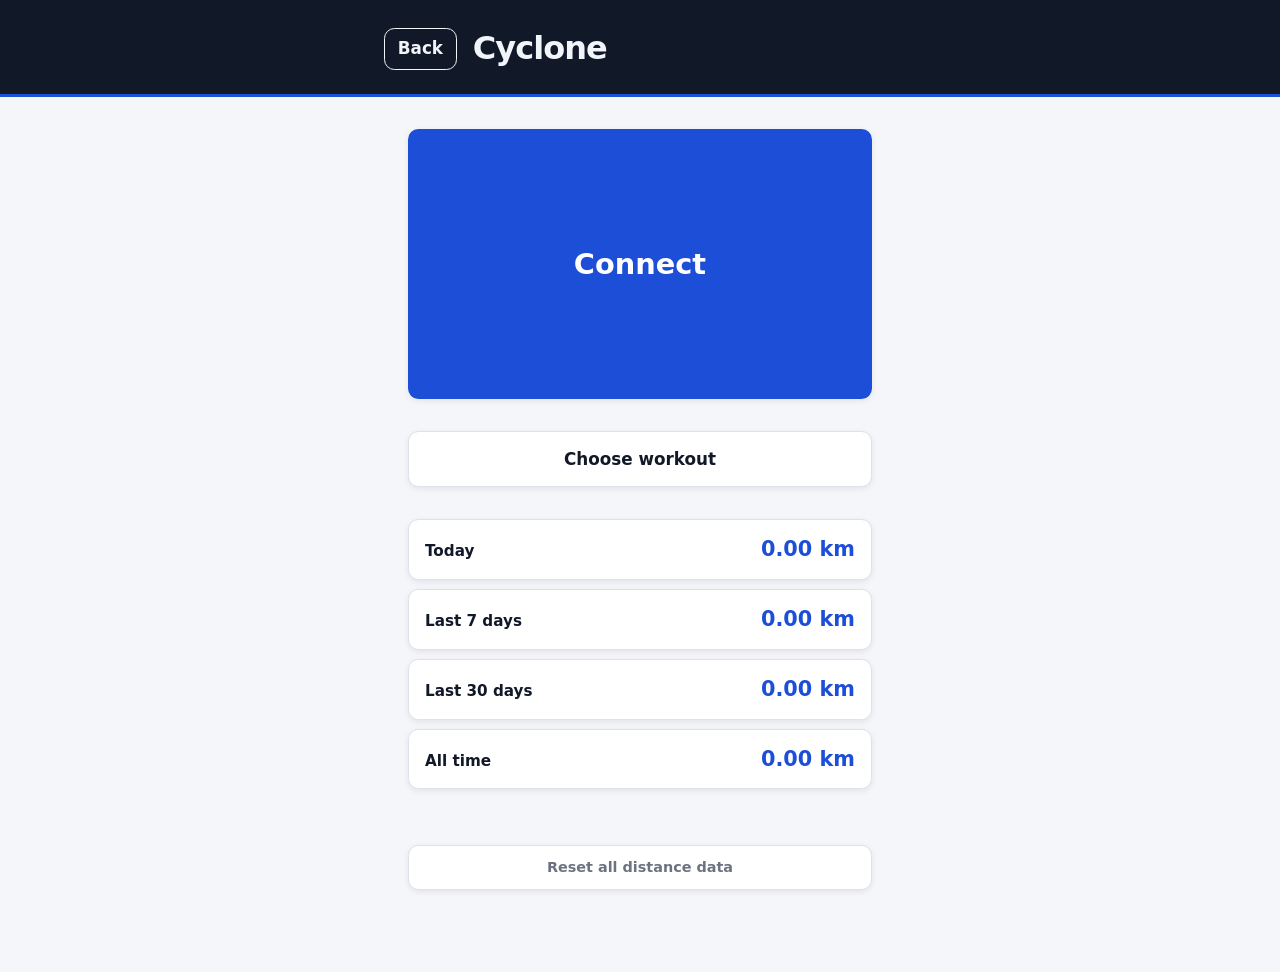
==== cyclone/index.html @ 7753e1c7 "Retain Cyclone bike connection between workouts" ====
<!DOCTYPE html>
<html lang="en">
<head>
<meta charset="utf-8" />
<meta name="viewport" content="width=device-width, initial-scale=1" />
<meta name="color-scheme" content="light dark" />
<title>Cyclone</title>
<style>
  :root {
    --bg:       #f4f6f9;
    --fg:       #111827;
    --muted:    #6b7280;
    --accent:   #1d4ed8;
    --accent-fg:#ffffff;
    --border:   #dde2ea;
    --card:     #ffffff;
    --shadow:   0 2px 6px rgba(0,0,0,.08);
    --focus:    #dc2626;
    --radius:   .65rem;
    --header-bg:#111827;
    --header-fg:#f1f5f9;
    --danger:   #b91c1c;
  }
  @media (prefers-color-scheme: dark) {
    :root {
      --bg:       #0d1117;
      --fg:       #e6edf3;
      --muted:    #8b96a5;
      --accent:   #4493f8;
      --accent-fg:#040d21;
      --border:   #21262d;
      --card:     #161b22;
      --shadow:   0 2px 6px rgba(0,0,0,.45);
      --focus:    #f0b429;
      --header-bg:#010409;
      --header-fg:#e6edf3;
      --danger:   #ef4444;
    }
  }

  * { box-sizing: border-box; }
  body {
    margin: 0;
    background: var(--bg);
    color: var(--fg);
    font-family: system-ui, -apple-system, "Segoe UI", Arial, sans-serif;
    font-size: 1.05rem;
    line-height: 1.65;
  }

  #page-header {
    background: var(--header-bg);
    color: var(--header-fg);
    border-bottom: 3px solid var(--accent);
    padding: 1.4rem 1.5rem 1.2rem;
  }
  #header-inner { max-width: 32rem; margin: 0 auto; display: flex; align-items: center; gap: 1rem; }
  #home-btn {
    min-height: 2.6rem;
    padding: .35rem .8rem;
    border: 1px solid currentColor;
    border-radius: var(--radius);
    background: transparent;
    color: var(--header-fg);
    font: inherit;
    font-weight: 700;
    cursor: pointer;
  }
  h1 {
    font-size: 2rem;
    font-weight: 800;
    letter-spacing: -.03em;
    margin: 0;
    color: var(--header-fg);
  }

  #page-main { max-width: 32rem; margin: 0 auto; padding: 2rem 1.5rem 4rem; }

  /* Big connect/stop button */
  #main-btn {
    font: inherit;
    font-weight: 800;
    font-size: 1.8rem;
    width: 100%;
    min-height: 30vh;
    padding: 1rem 1.5rem;
    border-radius: var(--radius);
    border: none;
    background: var(--accent);
    color: var(--accent-fg);
    box-shadow: var(--shadow);
    cursor: pointer;
    transition: opacity .15s, background .15s;
    margin-bottom: 2rem;
  }
  #main-btn.stop-mode { background: var(--danger); color: #fff; }
  #main-btn:hover:not(:disabled) { opacity: .85; }
  #main-btn:disabled { opacity: .38; cursor: default; }
  :focus-visible { outline: 3px solid var(--focus); outline-offset: 2px; }

  /* Workout audio */
  #audio-controls {
    display: grid;
    grid-template-columns: 1fr;
    gap: .75rem;
    margin-bottom: 2rem;
  }
  #audio-controls button {
    font: inherit;
    font-weight: 700;
    min-height: 3.5rem;
    padding: .7rem 1.2rem;
    border-radius: var(--radius);
    border: 1.5px solid var(--border);
    background: var(--card);
    color: var(--fg);
    box-shadow: var(--shadow);
    cursor: pointer;
  }
  #audio-controls button:hover { opacity: .75; }
  #play-btn {
    background: var(--accent) !important;
    color: var(--accent-fg) !important;
    border-color: var(--accent) !important;
  }
  [hidden] { display: none !important; }

  /* RPM display */
  #rpm-display {
    text-align: center;
    margin: 1rem 0 2rem;
  }
  #rpm-display[hidden] { display: none; }
  #rpm-label {
    font-size: .8rem;
    font-weight: 700;
    text-transform: uppercase;
    letter-spacing: .1em;
    color: var(--muted);
  }
  #rpm-value {
    font-size: 6rem;
    font-weight: 800;
    font-variant-numeric: tabular-nums;
    line-height: 1;
    color: var(--accent);
    letter-spacing: -.04em;
  }

  /* Distance stats */
  #stats { margin: 1.5rem 0; }
  .stat-row {
    display: flex;
    justify-content: space-between;
    align-items: baseline;
    padding: .75rem 1rem;
    background: var(--card);
    border: 1.5px solid var(--border);
    border-radius: var(--radius);
    box-shadow: var(--shadow);
    margin-bottom: .6rem;
  }
  .stat-label { font-weight: 600; font-size: .95rem; }
  .stat-value {
    font-size: 1.3rem;
    font-weight: 800;
    font-variant-numeric: tabular-nums;
    color: var(--accent);
  }

  /* Reset button */
  #reset-btn {
    font: inherit;
    font-weight: 600;
    font-size: .9rem;
    min-height: 2.8rem;
    padding: .55rem 1.2rem;
    border-radius: var(--radius);
    border: 1.5px solid var(--border);
    background: var(--card);
    color: var(--muted);
    box-shadow: var(--shadow);
    cursor: pointer;
    margin-top: 2rem;
    width: 100%;
    transition: opacity .15s;
  }
  #reset-btn:hover { opacity: .75; }

  .vh { position: absolute; width: 1px; height: 1px; overflow: hidden; clip: rect(0 0 0 0); white-space: nowrap; }
</style>
</head>
<body>
<div id="page-header">
  <div id="header-inner">
    <button id="home-btn" type="button">Back</button>
    <h1>Cyclone</h1>
  </div>
</div>

<div id="page-main">
  <button id="main-btn">Connect</button>

  <div id="audio-controls">
    <button id="choose-audio-btn" type="button">Choose workout</button>
    <input id="audio-file" type="file" accept="audio/mpeg,.mp3" hidden />
    <button id="play-btn" type="button" hidden>Play</button>
    <audio id="workout-audio" preload="metadata"></audio>
  </div>

  <div id="rpm-display" hidden>
    <div id="rpm-label">Cadence (RPM)</div>
    <div id="rpm-value">0</div>
  </div>

  <div id="stats">
    <div class="stat-row">
      <span class="stat-label">Today</span>
      <span class="stat-value" id="stat-today">0.00 km</span>
    </div>
    <div class="stat-row">
      <span class="stat-label">Last 7 days</span>
      <span class="stat-value" id="stat-week">0.00 km</span>
    </div>
    <div class="stat-row">
      <span class="stat-label">Last 30 days</span>
      <span class="stat-value" id="stat-month">0.00 km</span>
    </div>
    <div class="stat-row">
      <span class="stat-label">All time</span>
      <span class="stat-value" id="stat-alltime">0.00 km</span>
    </div>
  </div>

  <button id="reset-btn">Reset all distance data</button>
</div>

<p id="spoken" class="vh" aria-live="assertive" aria-atomic="true"></p>

<script>
"use strict";
const FTMS = 0x1826, IBD = 0x2ad2;
const DISTANCE_KEY = "cyclone-typhoon-distances-v1";
const DISTANCE_MIGRATION_KEY = "cyclone-typhoon-distances-migrated-v1";
const $ = id => document.getElementById(id);

let device = null, char = null;
let connected = false;
let sessionActive = false;
let sessionDistanceM = 0;
let lastT = null;
let lastRawDistanceM = null;
let latestSpeed_kmh = 0;
let speakTimer = null;
let wakeLock = null;
let audioUrl = null;

async function acquireWakeLock() {
  if (!navigator.wakeLock) return;
  try { wakeLock = await navigator.wakeLock.request("screen"); } catch (e) {}
}
function releaseWakeLock() {
  if (wakeLock) { wakeLock.release(); wakeLock = null; }
}
// Re-acquire if the page becomes visible again (lock is dropped on page hide)
document.addEventListener("visibilitychange", () => {
  if (sessionActive && document.visibilityState === "visible") acquireWakeLock();
});

function speak(text) {
  if (!text) return;
  const r = $("spoken");
  r.textContent = "";
  requestAnimationFrame(() => {
    r.textContent = text;
    // Clear after VoiceOver has had time to read it so it doesn't repeat on swipe
    clearTimeout(speakTimer);
    speakTimer = setTimeout(() => { r.textContent = ""; }, 6000);
  });
}

let lastBand = null;
function updateRpm(cadenceRpm) {
  const band = Math.round(cadenceRpm / 5) * 5;
  $("rpm-value").textContent = band;
  if (band !== lastBand) {
    lastBand = band;
    speak(`${band}`);
  }
}

function todayStr() { return new Date().toISOString().slice(0, 10); }

function parseStoredArray(key) {
  try {
    const value = JSON.parse(localStorage.getItem(key) || "[]");
    return Array.isArray(value) ? value : [];
  } catch (e) { return []; }
}

function migrateDistanceHistory() {
  try {
    if (localStorage.getItem(DISTANCE_MIGRATION_KEY) === "1") return;
    const ledger = [];
    for (const [index, session] of parseStoredArray("cyclone-sessions").entries()) {
      const km = Number(session.km);
      if (km > 0 && /^\d{4}-\d{2}-\d{2}$/.test(session.date || "")) {
        ledger.push({ id: `cyclone-legacy-${index}`, source: "cyclone", endedAt: `${session.date}T12:00:00.000Z`, km });
      }
    }
    for (const [index, session] of parseStoredArray("typhoon-sessions-v1").entries()) {
      const km = Number(session.distanceKm);
      const endedAt = session.endedAt || "";
      if (session.completed && km > 0 && Number.isFinite(Date.parse(endedAt))) {
        ledger.push({ id: `typhoon-${session.id || index}`, source: "typhoon", endedAt, km });
      }
    }
    localStorage.setItem(DISTANCE_KEY, JSON.stringify(ledger));
    localStorage.setItem(DISTANCE_MIGRATION_KEY, "1");
  } catch (e) {}
}

function loadDistanceLedger() {
  migrateDistanceHistory();
  return parseStoredArray(DISTANCE_KEY);
}

function saveDistanceLedger(ledger) {
  try { localStorage.setItem(DISTANCE_KEY, JSON.stringify(ledger)); } catch (e) {}
}

function recordDistance(km) {
  if (!(km > 0)) return;
  const ledger = loadDistanceLedger();
  ledger.push({ id: `cyclone-${Date.now()}-${Math.random().toString(16).slice(2)}`, source: "cyclone", endedAt: new Date().toISOString(), km: Number(km.toFixed(3)) });
  saveDistanceLedger(ledger);
}

function recordSession(km) {
  recordDistance(km);
}

function computeStats() {
  const sessions = loadDistanceLedger();
  const now = Date.now();
  const today = todayStr();
  const weekStart = now - 7 * 24 * 60 * 60 * 1000;
  const monthStart = now - 30 * 24 * 60 * 60 * 1000;
  let todayKm = 0, weekKm = 0, monthKm = 0, allKm = 0;
  for (const s of sessions) {
    const km = Number(s.km) || 0;
    const time = Date.parse(s.endedAt);
    allKm += km;
    if (Number.isFinite(time) && new Date(time).toISOString().slice(0, 10) === today) todayKm += km;
    if (Number.isFinite(time) && time >= weekStart) weekKm += km;
    if (Number.isFinite(time) && time >= monthStart) monthKm += km;
  }
  return { todayKm, weekKm, monthKm, allKm };
}

function renderStats() {
  const { todayKm, weekKm, monthKm, allKm } = computeStats();
  $("stat-today").textContent   = `${todayKm.toFixed(2)} km`;
  $("stat-week").textContent    = `${weekKm.toFixed(2)} km`;
  $("stat-month").textContent   = `${monthKm.toFixed(2)} km`;
  $("stat-alltime").textContent = `${allKm.toFixed(2)} km`;
}

function parseBike(dv) {
  const flags = dv.getUint16(0, true); let o = 2; const out = {};
  const u16 = () => { const v = dv.getUint16(o, true); o += 2; return v; };
  const s16 = () => { const v = dv.getInt16(o, true); o += 2; return v; };
  const u24 = () => { const a = dv.getUint8(o), b = dv.getUint8(o+1), c = dv.getUint8(o+2); o += 3; return a|(b<<8)|(c<<16); };
  const u8  = () => { const v = dv.getUint8(o); o += 1; return v; };
  if (!(flags & 1))  out.speed_kmh   = u16() / 100;
  if (flags & 2)     u16();
  if (flags & 4)     out.cadence_rpm = u16() / 2;
  if (flags & 8)     u16();
  if (flags & 16)    out.distance_m  = u24();
  if (flags & 32)    s16();
  if (flags & 64)    out.power_w     = s16();
  if (flags & 128)   s16();
  if (flags & 256)   u16();
  if (flags & 512)   u8();
  return out;
}

function onData(e) {
  const m = parseBike(e.target.value);
  const now = performance.now() / 1000;
  if ("speed_kmh" in m) latestSpeed_kmh = m.speed_kmh;
  if (sessionActive && "cadence_rpm" in m) updateRpm(m.cadence_rpm);
  if ("distance_m" in m) {
    if (sessionActive && lastRawDistanceM !== null) {
      const delta = m.distance_m - lastRawDistanceM;
      if (delta >= 0) sessionDistanceM += delta;
    }
    lastRawDistanceM = m.distance_m;
  } else if (sessionActive) {
    const dt = lastT === null ? 0 : (now - lastT);
    if (dt > 0 && dt < 5) sessionDistanceM += (latestSpeed_kmh * 1000 / 3600) * dt;
  }
  lastT = now;
}

function setSessionUI() {
  sessionActive = true;
  acquireWakeLock();
  const btn = $("main-btn");
  btn.textContent = "Stop";
  btn.classList.add("stop-mode");
  btn.disabled = false;
  $("rpm-display").hidden = false;
  lastBand = null;
  $("rpm-value").textContent = "0";
}

function setReadyUI() {
  sessionActive = false;
  releaseWakeLock();
  const btn = $("main-btn");
  btn.textContent = "Start";
  btn.classList.remove("stop-mode");
  btn.disabled = false;
  $("rpm-display").hidden = true;
}

function setDisconnectedUI() {
  connected = false;
  sessionActive = false;
  releaseWakeLock();
  const btn = $("main-btn");
  btn.textContent = "Connect";
  btn.classList.remove("stop-mode");
  btn.disabled = false;
  $("rpm-display").hidden = true;
}

function endSession() {
  const km = sessionDistanceM / 1000;
  recordSession(km);
  renderStats();
  speak(`Today: ${km.toFixed(2)} kilometres`);
}

function startSession() {
  if (!connected || !device || !device.gatt || !device.gatt.connected) {
    setDisconnectedUI();
    return;
  }
  sessionDistanceM = 0;
  lastT = null;
  lastRawDistanceM = null;
  latestSpeed_kmh = 0;
  setSessionUI();
}

async function connect() {
  if (!navigator.bluetooth) return;
  try {
    $("main-btn").disabled = true;
    const savedName = localStorage.getItem("cyclone-device-name");
    const filters = savedName
      ? [{ name: savedName }, { services: [FTMS] }, { namePrefix: "Sport01" }]
      : [{ services: [FTMS] }, { namePrefix: "Sport01" }];
    device = await navigator.bluetooth.requestDevice({ filters, optionalServices: [FTMS] });
    localStorage.setItem("cyclone-device-name", device.name || "");
    device.addEventListener("gattserverdisconnected", onUnexpectedDisconnect);
    const server = await device.gatt.connect();
    const svc    = await server.getPrimaryService(FTMS);
    char         = await svc.getCharacteristic(IBD);
    await char.startNotifications();
    char.addEventListener("characteristicvaluechanged", onData);
    connected = true;
    startSession();
  } catch (err) {
    connected = false;
    $("main-btn").disabled = false;
  }
}

function stop() {
  if (!sessionActive) return;
  endSession();
  if (device && device.gatt && device.gatt.connected) setReadyUI();
  else setDisconnectedUI();
}

function onUnexpectedDisconnect() {
  if (sessionActive) endSession();
  device = null;
  char = null;
  setDisconnectedUI();
}

function leaveCyclone() {
  if (sessionActive) endSession();
  if (device) device.removeEventListener("gattserverdisconnected", onUnexpectedDisconnect);
  if (device && device.gatt && device.gatt.connected) device.gatt.disconnect();
  device = null;
  char = null;
  setDisconnectedUI();
  location.href = "../";
}

function resetData() {
  localStorage.removeItem("cyclone-sessions");
  saveDistanceLedger([]);
  localStorage.setItem(DISTANCE_MIGRATION_KEY, "1");
  renderStats();
  speak("All distance data cleared.");
}

function chooseWorkout() {
  $("audio-file").click();
}

function loadWorkout(e) {
  const file = e.target.files && e.target.files[0];
  if (!file) return;

  const audio = $("workout-audio");
  audio.pause();
  if (audioUrl) URL.revokeObjectURL(audioUrl);
  audioUrl = URL.createObjectURL(file);
  audio.src = audioUrl;
  audio.load();

  const playBtn = $("play-btn");
  playBtn.textContent = "Play";
  playBtn.hidden = false;
  playBtn.setAttribute("aria-label", `Play ${workoutName(file)}`);
}

function workoutName(file) {
  return file.name.replace(/\.mp3$/i, "");
}

async function togglePlayback() {
  const audio = $("workout-audio");
  const playBtn = $("play-btn");
  if (audio.paused) {
    try { await audio.play(); } catch (e) {}
  } else {
    audio.pause();
  }
}

function updatePlaybackButton() {
  const audio = $("workout-audio");
  const playBtn = $("play-btn");
  const file = $("audio-file").files && $("audio-file").files[0];
  const action = audio.paused ? "Play" : "Pause";
  playBtn.textContent = action;
  playBtn.setAttribute("aria-label", file ? `${action} ${workoutName(file)}` : action);
}

$("main-btn").addEventListener("click", () => {
  if (sessionActive) stop();
  else if (connected) startSession();
  else connect();
});
$("home-btn").addEventListener("click", leaveCyclone);
$("reset-btn").addEventListener("click", resetData);
$("choose-audio-btn").addEventListener("click", chooseWorkout);
$("audio-file").addEventListener("change", loadWorkout);
$("play-btn").addEventListener("click", togglePlayback);
$("workout-audio").addEventListener("play", updatePlaybackButton);
$("workout-audio").addEventListener("pause", updatePlaybackButton);
$("workout-audio").addEventListener("ended", updatePlaybackButton);
renderStats();
</script>
</body>
</html>
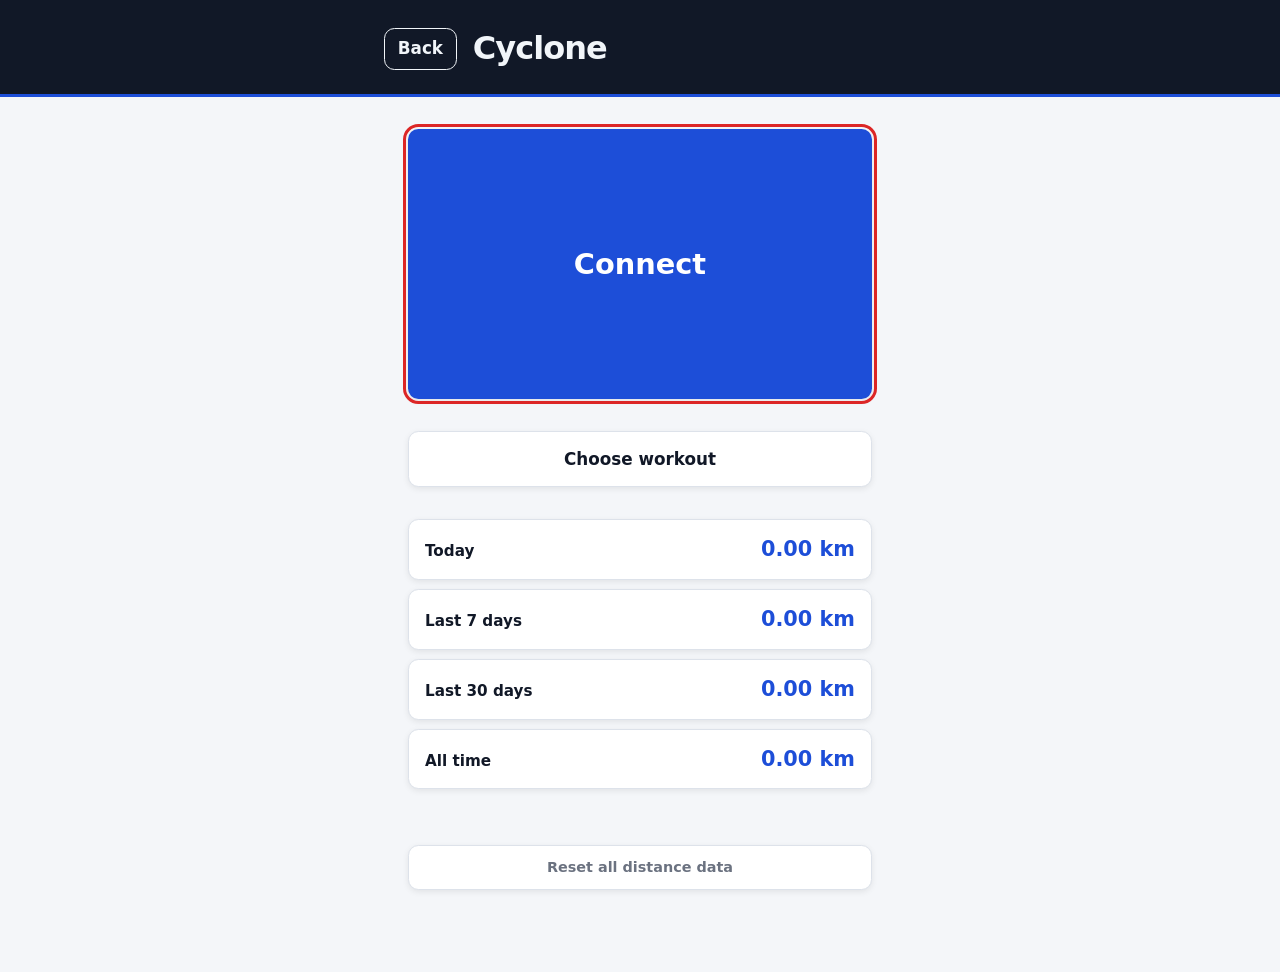
==== commit 0cd1d95d: "Combine workout sections with one persistent Bluetooth connection" ====
--- a/cyclone/index.html
+++ b/cyclone/index.html
@@ -1,574 +1,7 @@
 <!DOCTYPE html>
-<html lang="en">
-<head>
-<meta charset="utf-8" />
+<html lang="en"><head><meta charset="utf-8" />
 <meta name="viewport" content="width=device-width, initial-scale=1" />
-<meta name="color-scheme" content="light dark" />
 <title>Cyclone</title>
-<style>
-  :root {
-    --bg:       #f4f6f9;
-    --fg:       #111827;
-    --muted:    #6b7280;
-    --accent:   #1d4ed8;
-    --accent-fg:#ffffff;
-    --border:   #dde2ea;
-    --card:     #ffffff;
-    --shadow:   0 2px 6px rgba(0,0,0,.08);
-    --focus:    #dc2626;
-    --radius:   .65rem;
-    --header-bg:#111827;
-    --header-fg:#f1f5f9;
-    --danger:   #b91c1c;
-  }
-  @media (prefers-color-scheme: dark) {
-    :root {
-      --bg:       #0d1117;
-      --fg:       #e6edf3;
-      --muted:    #8b96a5;
-      --accent:   #4493f8;
-      --accent-fg:#040d21;
-      --border:   #21262d;
-      --card:     #161b22;
-      --shadow:   0 2px 6px rgba(0,0,0,.45);
-      --focus:    #f0b429;
-      --header-bg:#010409;
-      --header-fg:#e6edf3;
-      --danger:   #ef4444;
-    }
-  }
-
-  * { box-sizing: border-box; }
-  body {
-    margin: 0;
-    background: var(--bg);
-    color: var(--fg);
-    font-family: system-ui, -apple-system, "Segoe UI", Arial, sans-serif;
-    font-size: 1.05rem;
-    line-height: 1.65;
-  }
-
-  #page-header {
-    background: var(--header-bg);
-    color: var(--header-fg);
-    border-bottom: 3px solid var(--accent);
-    padding: 1.4rem 1.5rem 1.2rem;
-  }
-  #header-inner { max-width: 32rem; margin: 0 auto; display: flex; align-items: center; gap: 1rem; }
-  #home-btn {
-    min-height: 2.6rem;
-    padding: .35rem .8rem;
-    border: 1px solid currentColor;
-    border-radius: var(--radius);
-    background: transparent;
-    color: var(--header-fg);
-    font: inherit;
-    font-weight: 700;
-    cursor: pointer;
-  }
-  h1 {
-    font-size: 2rem;
-    font-weight: 800;
-    letter-spacing: -.03em;
-    margin: 0;
-    color: var(--header-fg);
-  }
-
-  #page-main { max-width: 32rem; margin: 0 auto; padding: 2rem 1.5rem 4rem; }
-
-  /* Big connect/stop button */
-  #main-btn {
-    font: inherit;
-    font-weight: 800;
-    font-size: 1.8rem;
-    width: 100%;
-    min-height: 30vh;
-    padding: 1rem 1.5rem;
-    border-radius: var(--radius);
-    border: none;
-    background: var(--accent);
-    color: var(--accent-fg);
-    box-shadow: var(--shadow);
-    cursor: pointer;
-    transition: opacity .15s, background .15s;
-    margin-bottom: 2rem;
-  }
-  #main-btn.stop-mode { background: var(--danger); color: #fff; }
-  #main-btn:hover:not(:disabled) { opacity: .85; }
-  #main-btn:disabled { opacity: .38; cursor: default; }
-  :focus-visible { outline: 3px solid var(--focus); outline-offset: 2px; }
-
-  /* Workout audio */
-  #audio-controls {
-    display: grid;
-    grid-template-columns: 1fr;
-    gap: .75rem;
-    margin-bottom: 2rem;
-  }
-  #audio-controls button {
-    font: inherit;
-    font-weight: 700;
-    min-height: 3.5rem;
-    padding: .7rem 1.2rem;
-    border-radius: var(--radius);
-    border: 1.5px solid var(--border);
-    background: var(--card);
-    color: var(--fg);
-    box-shadow: var(--shadow);
-    cursor: pointer;
-  }
-  #audio-controls button:hover { opacity: .75; }
-  #play-btn {
-    background: var(--accent) !important;
-    color: var(--accent-fg) !important;
-    border-color: var(--accent) !important;
-  }
-  [hidden] { display: none !important; }
-
-  /* RPM display */
-  #rpm-display {
-    text-align: center;
-    margin: 1rem 0 2rem;
-  }
-  #rpm-display[hidden] { display: none; }
-  #rpm-label {
-    font-size: .8rem;
-    font-weight: 700;
-    text-transform: uppercase;
-    letter-spacing: .1em;
-    color: var(--muted);
-  }
-  #rpm-value {
-    font-size: 6rem;
-    font-weight: 800;
-    font-variant-numeric: tabular-nums;
-    line-height: 1;
-    color: var(--accent);
-    letter-spacing: -.04em;
-  }
-
-  /* Distance stats */
-  #stats { margin: 1.5rem 0; }
-  .stat-row {
-    display: flex;
-    justify-content: space-between;
-    align-items: baseline;
-    padding: .75rem 1rem;
-    background: var(--card);
-    border: 1.5px solid var(--border);
-    border-radius: var(--radius);
-    box-shadow: var(--shadow);
-    margin-bottom: .6rem;
-  }
-  .stat-label { font-weight: 600; font-size: .95rem; }
-  .stat-value {
-    font-size: 1.3rem;
-    font-weight: 800;
-    font-variant-numeric: tabular-nums;
-    color: var(--accent);
-  }
-
-  /* Reset button */
-  #reset-btn {
-    font: inherit;
-    font-weight: 600;
-    font-size: .9rem;
-    min-height: 2.8rem;
-    padding: .55rem 1.2rem;
-    border-radius: var(--radius);
-    border: 1.5px solid var(--border);
-    background: var(--card);
-    color: var(--muted);
-    box-shadow: var(--shadow);
-    cursor: pointer;
-    margin-top: 2rem;
-    width: 100%;
-    transition: opacity .15s;
-  }
-  #reset-btn:hover { opacity: .75; }
-
-  .vh { position: absolute; width: 1px; height: 1px; overflow: hidden; clip: rect(0 0 0 0); white-space: nowrap; }
-</style>
-</head>
-<body>
-<div id="page-header">
-  <div id="header-inner">
-    <button id="home-btn" type="button">Back</button>
-    <h1>Cyclone</h1>
-  </div>
-</div>
-
-<div id="page-main">
-  <button id="main-btn">Connect</button>
-
-  <div id="audio-controls">
-    <button id="choose-audio-btn" type="button">Choose workout</button>
-    <input id="audio-file" type="file" accept="audio/mpeg,.mp3" hidden />
-    <button id="play-btn" type="button" hidden>Play</button>
-    <audio id="workout-audio" preload="metadata"></audio>
-  </div>
-
-  <div id="rpm-display" hidden>
-    <div id="rpm-label">Cadence (RPM)</div>
-    <div id="rpm-value">0</div>
-  </div>
-
-  <div id="stats">
-    <div class="stat-row">
-      <span class="stat-label">Today</span>
-      <span class="stat-value" id="stat-today">0.00 km</span>
-    </div>
-    <div class="stat-row">
-      <span class="stat-label">Last 7 days</span>
-      <span class="stat-value" id="stat-week">0.00 km</span>
-    </div>
-    <div class="stat-row">
-      <span class="stat-label">Last 30 days</span>
-      <span class="stat-value" id="stat-month">0.00 km</span>
-    </div>
-    <div class="stat-row">
-      <span class="stat-label">All time</span>
-      <span class="stat-value" id="stat-alltime">0.00 km</span>
-    </div>
-  </div>
-
-  <button id="reset-btn">Reset all distance data</button>
-</div>
-
-<p id="spoken" class="vh" aria-live="assertive" aria-atomic="true"></p>
-
-<script>
-"use strict";
-const FTMS = 0x1826, IBD = 0x2ad2;
-const DISTANCE_KEY = "cyclone-typhoon-distances-v1";
-const DISTANCE_MIGRATION_KEY = "cyclone-typhoon-distances-migrated-v1";
-const $ = id => document.getElementById(id);
-
-let device = null, char = null;
-let connected = false;
-let sessionActive = false;
-let sessionDistanceM = 0;
-let lastT = null;
-let lastRawDistanceM = null;
-let latestSpeed_kmh = 0;
-let speakTimer = null;
-let wakeLock = null;
-let audioUrl = null;
-
-async function acquireWakeLock() {
-  if (!navigator.wakeLock) return;
-  try { wakeLock = await navigator.wakeLock.request("screen"); } catch (e) {}
-}
-function releaseWakeLock() {
-  if (wakeLock) { wakeLock.release(); wakeLock = null; }
-}
-// Re-acquire if the page becomes visible again (lock is dropped on page hide)
-document.addEventListener("visibilitychange", () => {
-  if (sessionActive && document.visibilityState === "visible") acquireWakeLock();
-});
-
-function speak(text) {
-  if (!text) return;
-  const r = $("spoken");
-  r.textContent = "";
-  requestAnimationFrame(() => {
-    r.textContent = text;
-    // Clear after VoiceOver has had time to read it so it doesn't repeat on swipe
-    clearTimeout(speakTimer);
-    speakTimer = setTimeout(() => { r.textContent = ""; }, 6000);
-  });
-}
-
-let lastBand = null;
-function updateRpm(cadenceRpm) {
-  const band = Math.round(cadenceRpm / 5) * 5;
-  $("rpm-value").textContent = band;
-  if (band !== lastBand) {
-    lastBand = band;
-    speak(`${band}`);
-  }
-}
-
-function todayStr() { return new Date().toISOString().slice(0, 10); }
-
-function parseStoredArray(key) {
-  try {
-    const value = JSON.parse(localStorage.getItem(key) || "[]");
-    return Array.isArray(value) ? value : [];
-  } catch (e) { return []; }
-}
-
-function migrateDistanceHistory() {
-  try {
-    if (localStorage.getItem(DISTANCE_MIGRATION_KEY) === "1") return;
-    const ledger = [];
-    for (const [index, session] of parseStoredArray("cyclone-sessions").entries()) {
-      const km = Number(session.km);
-      if (km > 0 && /^\d{4}-\d{2}-\d{2}$/.test(session.date || "")) {
-        ledger.push({ id: `cyclone-legacy-${index}`, source: "cyclone", endedAt: `${session.date}T12:00:00.000Z`, km });
-      }
-    }
-    for (const [index, session] of parseStoredArray("typhoon-sessions-v1").entries()) {
-      const km = Number(session.distanceKm);
-      const endedAt = session.endedAt || "";
-      if (session.completed && km > 0 && Number.isFinite(Date.parse(endedAt))) {
-        ledger.push({ id: `typhoon-${session.id || index}`, source: "typhoon", endedAt, km });
-      }
-    }
-    localStorage.setItem(DISTANCE_KEY, JSON.stringify(ledger));
-    localStorage.setItem(DISTANCE_MIGRATION_KEY, "1");
-  } catch (e) {}
-}
-
-function loadDistanceLedger() {
-  migrateDistanceHistory();
-  return parseStoredArray(DISTANCE_KEY);
-}
-
-function saveDistanceLedger(ledger) {
-  try { localStorage.setItem(DISTANCE_KEY, JSON.stringify(ledger)); } catch (e) {}
-}
-
-function recordDistance(km) {
-  if (!(km > 0)) return;
-  const ledger = loadDistanceLedger();
-  ledger.push({ id: `cyclone-${Date.now()}-${Math.random().toString(16).slice(2)}`, source: "cyclone", endedAt: new Date().toISOString(), km: Number(km.toFixed(3)) });
-  saveDistanceLedger(ledger);
-}
-
-function recordSession(km) {
-  recordDistance(km);
-}
-
-function computeStats() {
-  const sessions = loadDistanceLedger();
-  const now = Date.now();
-  const today = todayStr();
-  const weekStart = now - 7 * 24 * 60 * 60 * 1000;
-  const monthStart = now - 30 * 24 * 60 * 60 * 1000;
-  let todayKm = 0, weekKm = 0, monthKm = 0, allKm = 0;
-  for (const s of sessions) {
-    const km = Number(s.km) || 0;
-    const time = Date.parse(s.endedAt);
-    allKm += km;
-    if (Number.isFinite(time) && new Date(time).toISOString().slice(0, 10) === today) todayKm += km;
-    if (Number.isFinite(time) && time >= weekStart) weekKm += km;
-    if (Number.isFinite(time) && time >= monthStart) monthKm += km;
-  }
-  return { todayKm, weekKm, monthKm, allKm };
-}
-
-function renderStats() {
-  const { todayKm, weekKm, monthKm, allKm } = computeStats();
-  $("stat-today").textContent   = `${todayKm.toFixed(2)} km`;
-  $("stat-week").textContent    = `${weekKm.toFixed(2)} km`;
-  $("stat-month").textContent   = `${monthKm.toFixed(2)} km`;
-  $("stat-alltime").textContent = `${allKm.toFixed(2)} km`;
-}
-
-function parseBike(dv) {
-  const flags = dv.getUint16(0, true); let o = 2; const out = {};
-  const u16 = () => { const v = dv.getUint16(o, true); o += 2; return v; };
-  const s16 = () => { const v = dv.getInt16(o, true); o += 2; return v; };
-  const u24 = () => { const a = dv.getUint8(o), b = dv.getUint8(o+1), c = dv.getUint8(o+2); o += 3; return a|(b<<8)|(c<<16); };
-  const u8  = () => { const v = dv.getUint8(o); o += 1; return v; };
-  if (!(flags & 1))  out.speed_kmh   = u16() / 100;
-  if (flags & 2)     u16();
-  if (flags & 4)     out.cadence_rpm = u16() / 2;
-  if (flags & 8)     u16();
-  if (flags & 16)    out.distance_m  = u24();
-  if (flags & 32)    s16();
-  if (flags & 64)    out.power_w     = s16();
-  if (flags & 128)   s16();
-  if (flags & 256)   u16();
-  if (flags & 512)   u8();
-  return out;
-}
-
-function onData(e) {
-  const m = parseBike(e.target.value);
-  const now = performance.now() / 1000;
-  if ("speed_kmh" in m) latestSpeed_kmh = m.speed_kmh;
-  if (sessionActive && "cadence_rpm" in m) updateRpm(m.cadence_rpm);
-  if ("distance_m" in m) {
-    if (sessionActive && lastRawDistanceM !== null) {
-      const delta = m.distance_m - lastRawDistanceM;
-      if (delta >= 0) sessionDistanceM += delta;
-    }
-    lastRawDistanceM = m.distance_m;
-  } else if (sessionActive) {
-    const dt = lastT === null ? 0 : (now - lastT);
-    if (dt > 0 && dt < 5) sessionDistanceM += (latestSpeed_kmh * 1000 / 3600) * dt;
-  }
-  lastT = now;
-}
-
-function setSessionUI() {
-  sessionActive = true;
-  acquireWakeLock();
-  const btn = $("main-btn");
-  btn.textContent = "Stop";
-  btn.classList.add("stop-mode");
-  btn.disabled = false;
-  $("rpm-display").hidden = false;
-  lastBand = null;
-  $("rpm-value").textContent = "0";
-}
-
-function setReadyUI() {
-  sessionActive = false;
-  releaseWakeLock();
-  const btn = $("main-btn");
-  btn.textContent = "Start";
-  btn.classList.remove("stop-mode");
-  btn.disabled = false;
-  $("rpm-display").hidden = true;
-}
-
-function setDisconnectedUI() {
-  connected = false;
-  sessionActive = false;
-  releaseWakeLock();
-  const btn = $("main-btn");
-  btn.textContent = "Connect";
-  btn.classList.remove("stop-mode");
-  btn.disabled = false;
-  $("rpm-display").hidden = true;
-}
-
-function endSession() {
-  const km = sessionDistanceM / 1000;
-  recordSession(km);
-  renderStats();
-  speak(`Today: ${km.toFixed(2)} kilometres`);
-}
-
-function startSession() {
-  if (!connected || !device || !device.gatt || !device.gatt.connected) {
-    setDisconnectedUI();
-    return;
-  }
-  sessionDistanceM = 0;
-  lastT = null;
-  lastRawDistanceM = null;
-  latestSpeed_kmh = 0;
-  setSessionUI();
-}
-
-async function connect() {
-  if (!navigator.bluetooth) return;
-  try {
-    $("main-btn").disabled = true;
-    const savedName = localStorage.getItem("cyclone-device-name");
-    const filters = savedName
-      ? [{ name: savedName }, { services: [FTMS] }, { namePrefix: "Sport01" }]
-      : [{ services: [FTMS] }, { namePrefix: "Sport01" }];
-    device = await navigator.bluetooth.requestDevice({ filters, optionalServices: [FTMS] });
-    localStorage.setItem("cyclone-device-name", device.name || "");
-    device.addEventListener("gattserverdisconnected", onUnexpectedDisconnect);
-    const server = await device.gatt.connect();
-    const svc    = await server.getPrimaryService(FTMS);
-    char         = await svc.getCharacteristic(IBD);
-    await char.startNotifications();
-    char.addEventListener("characteristicvaluechanged", onData);
-    connected = true;
-    startSession();
-  } catch (err) {
-    connected = false;
-    $("main-btn").disabled = false;
-  }
-}
-
-function stop() {
-  if (!sessionActive) return;
-  endSession();
-  if (device && device.gatt && device.gatt.connected) setReadyUI();
-  else setDisconnectedUI();
-}
-
-function onUnexpectedDisconnect() {
-  if (sessionActive) endSession();
-  device = null;
-  char = null;
-  setDisconnectedUI();
-}
-
-function leaveCyclone() {
-  if (sessionActive) endSession();
-  if (device) device.removeEventListener("gattserverdisconnected", onUnexpectedDisconnect);
-  if (device && device.gatt && device.gatt.connected) device.gatt.disconnect();
-  device = null;
-  char = null;
-  setDisconnectedUI();
-  location.href = "../";
-}
-
-function resetData() {
-  localStorage.removeItem("cyclone-sessions");
-  saveDistanceLedger([]);
-  localStorage.setItem(DISTANCE_MIGRATION_KEY, "1");
-  renderStats();
-  speak("All distance data cleared.");
-}
-
-function chooseWorkout() {
-  $("audio-file").click();
-}
-
-function loadWorkout(e) {
-  const file = e.target.files && e.target.files[0];
-  if (!file) return;
-
-  const audio = $("workout-audio");
-  audio.pause();
-  if (audioUrl) URL.revokeObjectURL(audioUrl);
-  audioUrl = URL.createObjectURL(file);
-  audio.src = audioUrl;
-  audio.load();
-
-  const playBtn = $("play-btn");
-  playBtn.textContent = "Play";
-  playBtn.hidden = false;
-  playBtn.setAttribute("aria-label", `Play ${workoutName(file)}`);
-}
-
-function workoutName(file) {
-  return file.name.replace(/\.mp3$/i, "");
-}
-
-async function togglePlayback() {
-  const audio = $("workout-audio");
-  const playBtn = $("play-btn");
-  if (audio.paused) {
-    try { await audio.play(); } catch (e) {}
-  } else {
-    audio.pause();
-  }
-}
-
-function updatePlaybackButton() {
-  const audio = $("workout-audio");
-  const playBtn = $("play-btn");
-  const file = $("audio-file").files && $("audio-file").files[0];
-  const action = audio.paused ? "Play" : "Pause";
-  playBtn.textContent = action;
-  playBtn.setAttribute("aria-label", file ? `${action} ${workoutName(file)}` : action);
-}
-
-$("main-btn").addEventListener("click", () => {
-  if (sessionActive) stop();
-  else if (connected) startSession();
-  else connect();
-});
-$("home-btn").addEventListener("click", leaveCyclone);
-$("reset-btn").addEventListener("click", resetData);
-$("choose-audio-btn").addEventListener("click", chooseWorkout);
-$("audio-file").addEventListener("change", loadWorkout);
-$("play-btn").addEventListener("click", togglePlayback);
-$("workout-audio").addEventListener("play", updatePlaybackButton);
-$("workout-audio").addEventListener("pause", updatePlaybackButton);
-$("workout-audio").addEventListener("ended", updatePlaybackButton);
-renderStats();
-</script>
-</body>
-</html>
+<meta http-equiv="refresh" content="0;url=../#cyclone" />
+<script>location.replace("../#cyclone");</script>
+</head><body><a href="../#cyclone">Open Cyclone</a></body></html>
